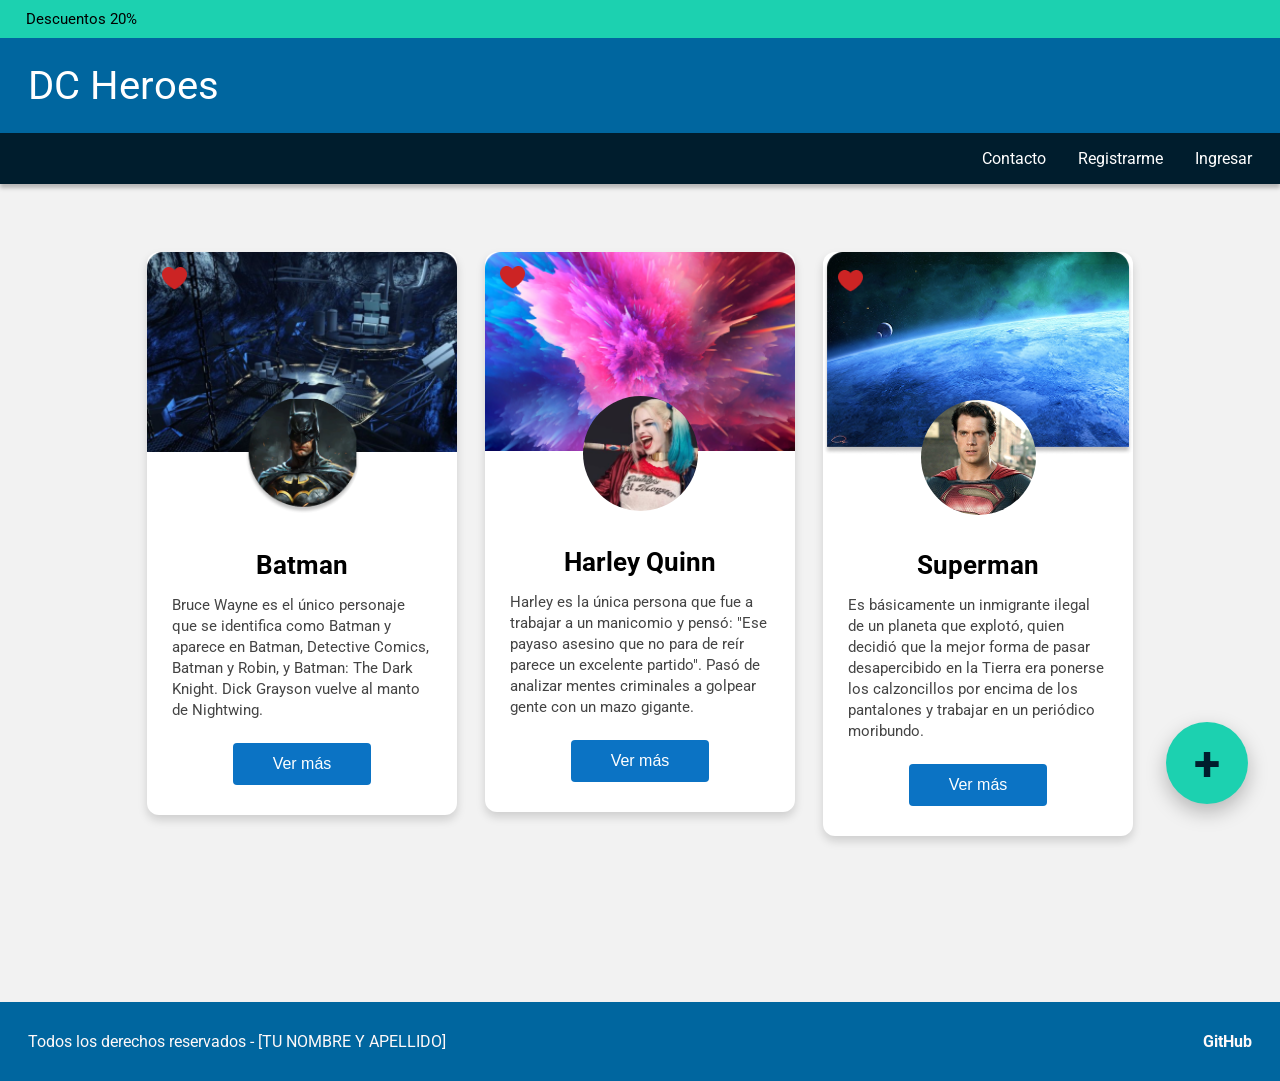
==== index.html @ ea773436 "fix: correcion del index y estilos" ====
<!doctype html>
<html lang="es">
  <head>
    <meta charset="UTF-8" />
    <meta name="viewport" content="width=device-width, initial-scale=1.0" />
    <title>DC Heroes — Home | Programación II</title>
    <link rel="preconnect" href="https://fonts.googleapis.com" />
    <link rel="preconnect" href="https://fonts.gstatic.com" crossorigin />
    <link
      href="https://fonts.googleapis.com/css2?family=Roboto:wght@400;700&display=swap"
      rel="stylesheet"
    />
    <link rel="stylesheet" href="css/hub.css" />
  </head>
  <body>
    <div class="top-bar">Descuentos 20%</div>
    <header class="brand-header">
      <h1>DC Heroes</h1>
    </header>
    <nav class="main-nav" aria-label="Principal">
      <a href="#">Contacto</a>
      <a href="#">Registrarme</a>
      <a href="#">Ingresar</a>
    </nav>
    <main class="page-main">
      <p class="hub-note">
        <section class="contenedor-cards">
            
        <article class="hero-card">
          <div class="card-header">
            <img src="img/fondo.batman.png" alt="fondo batman" class="img-fondo">
            <img src="img/corazon.png" alt="corazon" class="icono-corazon">
            <img src="img/avatar.batman.png" alt="foto batman" class="perfil">
          </div>
            <div class="textos-card">
                <h2>Batman</h2>
                <p>Bruce Wayne es el único personaje que se identifica como Batman y aparece en Batman, Detective Comics, Batman y Robin, y Batman: The Dark Knight. Dick Grayson vuelve al manto de Nightwing.</p>
                <button class="boton-ver">Ver más</button>
            </div>
        </article>

        <article class="hero-card">
           <div class="card-header">
                <img src="img/fondo.harley.png" alt="fondo harley" class="img-fondo">
                <img src="img/corazon.png" alt="like" class="icono-corazon">
                <img src="img/avatar.harley.png" alt="foto harley" class="perfil">
           </div>
           <div class="textos-card">
               <h2>Harley Quinn</h2>
               <p>Harley es la única persona que fue a trabajar a un manicomio y pensó: "Ese payaso asesino que no para de reír parece un excelente partido". Pasó de analizar mentes criminales a golpear gente con un mazo gigante.</p>
               <button class="boton-ver">Ver más</button>
           </div>
        </article>

      <article class="hero-card">
        <div class="card-header">
           <img src="img/fondo.superman.png" alt="fondo de superman" class="img-fondo">
          <img src="img/corazon.png" alt="corazon" class="icono-corazon">
          <img src="img/avatar.superman.png" alt="foto superman" class="perfil">
        </div>
        <div class="textos-card">
          <h2>Superman</h2>
          <p>Es básicamente un inmigrante ilegal de un planeta que explotó, quien decidió que la mejor forma de pasar desapercibido en la Tierra era ponerse los calzoncillos por encima de los pantalones y trabajar en un periódico moribundo.</p>
          <button class="boton-ver">Ver más</button>
        </div>
      </article>

    </section>
      </p>
    </main>
    <footer class="site-footer">
      <p>Todos los derechos reservados - [TU NOMBRE Y APELLIDO]</p>
      <a href="https://github.com/" class="footer-github">GitHub</a>
    </footer>
    <a class="fab-plus" href="formularios.html" aria-label="Ir al formulario Añadí tu super">+</a>
  </body>
</html>
---- css/hub.css ----
*,
*::before,
*::after {
  box-sizing: border-box;
}

body {
  margin: 0;
  min-height: 100vh;
  font-family: "Roboto", system-ui, sans-serif;
  background: #f2f2f2; 
  color: #000;
}

a {
  color: inherit;
  text-decoration: none;
}

.top-bar {
  background: #1cd1b0;
  padding: 10px 26px;
  font-size: 15px;
}

.brand-header {
  background: #00669f;
  box-shadow: 0 10px 7px rgba(0, 0, 0, 0.25);
  padding: 24px 28px;
}

.brand-header h1 {
  margin: 0;
  font-size: 40px;
  font-weight: 400;
  color: white;
}

.main-nav {
  background: #001d2d;
  box-shadow: 0 4px 4px rgba(0, 0, 0, 0.25);
  display: flex;
  justify-content: flex-end;
  gap: 32px;
  padding: 16px 28px;
  color: #fff;
  font-size: 16px;
}

.page-main {
  min-height: calc(100vh - 38px - 100px - 51px - 51px);
  padding: 32px 28px 120px;
}

.site-footer {
  background: #00669f;
  box-shadow: 0 4px 4px rgba(0, 0, 0, 0.25);
  color: #fff9f9;
  display: flex;
  align-items: center;
  justify-content: space-between;
  gap: 16px;
  padding: 14px 28px;
  font-size: 16px;
}

.footer-github {
  font-weight: 700;
  text-decoration: none;
}

.footer-github:hover {
  text-decoration: underline;
}

.fab-plus {
  position: fixed;
  right: 32px;
  bottom: 96px;
  width: 82px;
  height: 82px;
  border-radius: 50%;
  background: #1cd1b0;
  color: #001d2d;
  font-size: 48px;
  font-weight: 700;
  display: flex;
  align-items: center;
  justify-content: center;
  box-shadow: 0 8px 20px rgba(0, 0, 0, 0.25);
}

.fab-plus:focus-visible {
  outline: 3px solid #00669f;
  outline-offset: 3px;
}

.contenedor-cards {
  width: 100%;
  text-align: center; 
  padding-top: 20px;
}

.hero-card {
  display: inline-block;
  width: 310px;
  background-color: #ffffff;
  border-radius: 12px;
  margin: 0 12px 30px 12px;
  overflow: hidden;
  box-shadow: 0 5px 10px rgba(0, 0, 0, 0.15);
  vertical-align: top;
  text-align: center;
}

.icono-corazon {
  position: relative; 
  float: left;
  margin-top: -185px;
  margin-left: 15px;
  margin-bottom: -40px; 
  width: 25px;
  z-index: 10; 
}

.img-fondo {
  width: 100%;
  display: block;
}

.perfil {
  width: 115px;
  border-radius: 50%;
  margin-top: -55px;
  display: inline-block;
}

.textos-card {
  padding: 10px 25px 30px 25px;
}

.textos-card h2 {
  font-size: 26px;
  margin-bottom: 12px;
}

.textos-card p {
  font-size: 15px;
  color: #444444;
  line-height: 1.4;
  text-align: left;
  margin-bottom: 22px;
}

.boton-ver {
  background-color: #0b73c4;
  color: white;
  padding: 12px 40px;
  border: none;
  border-radius: 4px;
  font-size: 16px;
  cursor: pointer; 
}
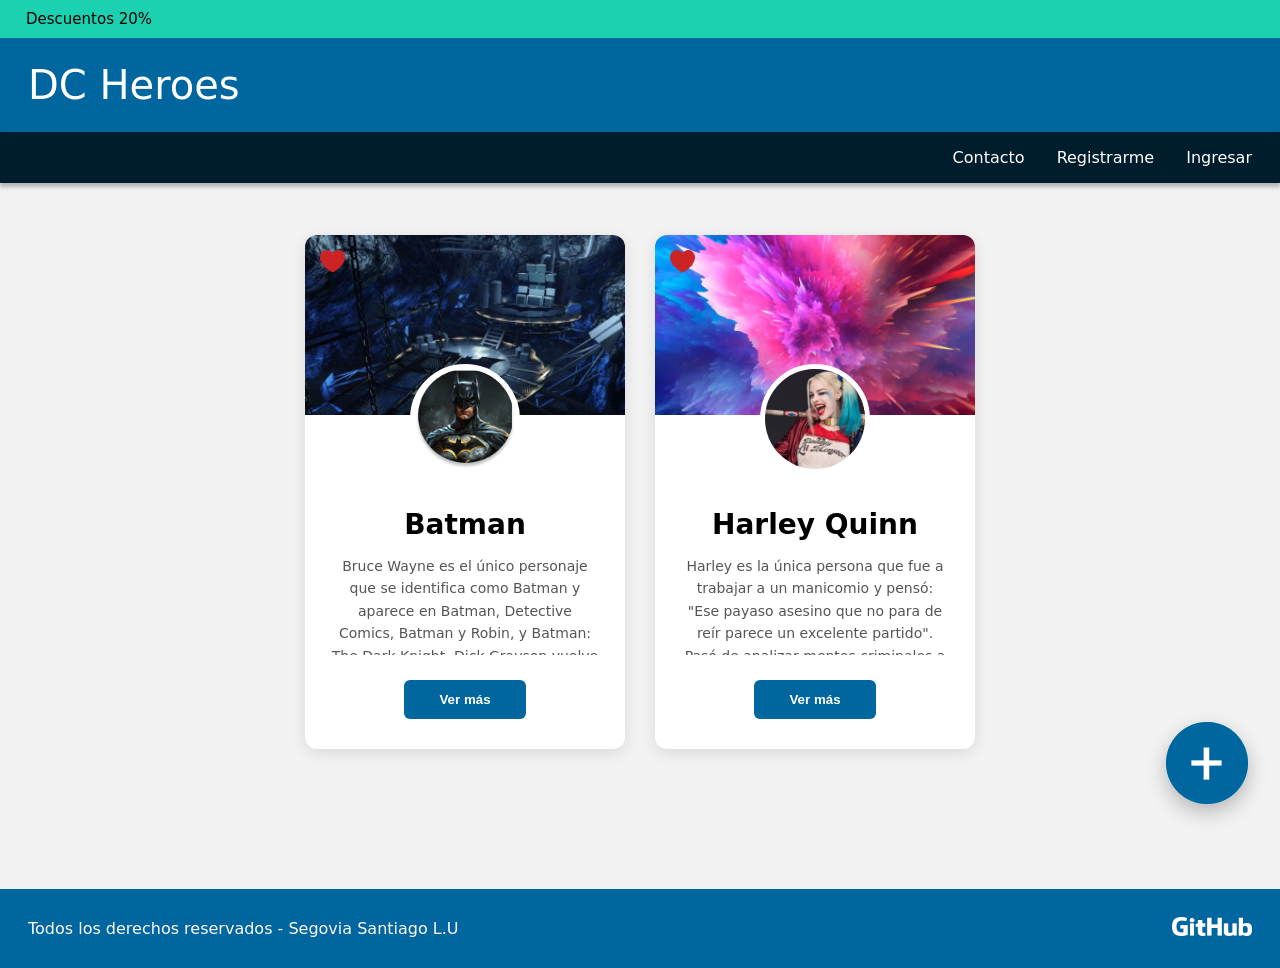
==== commit e071f5ed: "fix: cambio de colores de letras y centrado" ====
--- a/index.html
+++ b/index.html
@@ -4,74 +4,65 @@
     <meta charset="UTF-8" />
     <meta name="viewport" content="width=device-width, initial-scale=1.0" />
     <title>DC Heroes — Home | Programación II</title>
-    <link rel="preconnect" href="https://fonts.googleapis.com" />
-    <link rel="preconnect" href="https://fonts.gstatic.com" crossorigin />
-    <link
-      href="https://fonts.googleapis.com/css2?family=Roboto:wght@400;700&display=swap"
-      rel="stylesheet"
-    />
     <link rel="stylesheet" href="css/hub.css" />
   </head>
   <body>
     <div class="top-bar">Descuentos 20%</div>
+    
     <header class="brand-header">
       <h1>DC Heroes</h1>
     </header>
+
     <nav class="main-nav" aria-label="Principal">
       <a href="#">Contacto</a>
       <a href="#">Registrarme</a>
       <a href="#">Ingresar</a>
     </nav>
+
     <main class="page-main">
-      <p class="hub-note">
-        <section class="contenedor-cards">
-            
+      <section class="contenedor-cards">
+        
         <article class="hero-card">
           <div class="card-header">
-            <img src="img/fondo.batman.png" alt="fondo batman" class="img-fondo">
-            <img src="img/corazon.png" alt="corazon" class="icono-corazon">
-            <img src="img/avatar.batman.png" alt="foto batman" class="perfil">
+            <img src="img/fondo.batman.png" alt="" class="img-fondo">
+            <img src="img/corazon.png" alt="Like" class="icono-corazon">
+            <img src="img/avatar.batman.png" alt="Batman" class="perfil">
           </div>
-            <div class="textos-card">
-                <h2>Batman</h2>
-                <p>Bruce Wayne es el único personaje que se identifica como Batman y aparece en Batman, Detective Comics, Batman y Robin, y Batman: The Dark Knight. Dick Grayson vuelve al manto de Nightwing.</p>
-                <button class="boton-ver">Ver más</button>
-            </div>
+          <div class="textos-card">
+            <h2>Batman</h2>
+            <p>Bruce Wayne es el único personaje que se identifica como Batman y aparece en Batman, Detective Comics, Batman y Robin, y Batman: The Dark Knight. Dick Grayson vuelve al manto de Nightwing.</p>
+            <button class="boton-ver">Ver más</button>
+          </div>
         </article>
 
         <article class="hero-card">
-           <div class="card-header">
-                <img src="img/fondo.harley.png" alt="fondo harley" class="img-fondo">
-                <img src="img/corazon.png" alt="like" class="icono-corazon">
-                <img src="img/avatar.harley.png" alt="foto harley" class="perfil">
-           </div>
-           <div class="textos-card">
-               <h2>Harley Quinn</h2>
-               <p>Harley es la única persona que fue a trabajar a un manicomio y pensó: "Ese payaso asesino que no para de reír parece un excelente partido". Pasó de analizar mentes criminales a golpear gente con un mazo gigante.</p>
-               <button class="boton-ver">Ver más</button>
-           </div>
+          <div class="card-header">
+            <img src="img/fondo.harley.png" alt="" class="img-fondo">
+            <img src="img/corazon.png" alt="Like" class="icono-corazon">
+            <img src="img/avatar.harley.png" alt="Harley Quinn" class="perfil">
+          </div>
+          <div class="textos-card">
+            <h2>Harley Quinn</h2>
+            <p>Harley es la única persona que fue a trabajar a un manicomio y pensó: "Ese payaso asesino que no para de reír parece un excelente partido". Pasó de analizar mentes criminales a golpear gente con un mazo gigante.</p>
+            <button class="boton-ver">Ver más</button>
+          </div>
         </article>
 
-      <article class="hero-card">
-        <div class="card-header">
-           <img src="img/fondo.superman.png" alt="fondo de superman" class="img-fondo">
-          <img src="img/corazon.png" alt="corazon" class="icono-corazon">
-          <img src="img/avatar.superman.png" alt="foto superman" class="perfil">
-        </div>
-        <div class="textos-card">
-          <h2>Superman</h2>
-          <p>Es básicamente un inmigrante ilegal de un planeta que explotó, quien decidió que la mejor forma de pasar desapercibido en la Tierra era ponerse los calzoncillos por encima de los pantalones y trabajar en un periódico moribundo.</p>
-          <button class="boton-ver">Ver más</button>
-        </div>
-      </article>
+       
 
-    </section>
-      </p>
+      </section>
     </main>
+
     <footer class="site-footer">
-      <p>Todos los derechos reservados - [TU NOMBRE Y APELLIDO]</p>
-      <a href="https://github.com/" class="footer-github">GitHub</a>
+      <p>Todos los derechos reservados - Segovia Santiago L.U</p>
+      <a href="https://github.com/" class="footer-github" target="_blank">
+        <img src="img/logogithub.png" alt="GitHub" width="80">
+      </a>
     </footer>
-    <a class="fab-plus" href="formularios.html" aria-label="Ir al formulario Añadí tu super">+</a>
+
+   <a class="fab-plus" href="formularios.html" aria-label="Añadir nuevo personaje">
+        <img src="img/boton.png" alt="" class="icono-plus">
+    </a>
+
   </body>
-</html>
+</html>
--- a/css/hub.css
+++ b/css/hub.css
@@ -97,68 +97,82 @@
 }
 
 .contenedor-cards {
-  width: 100%;
-  text-align: center; 
-  padding-top: 20px;
+  display: flex;
+  flex-wrap: wrap;
+  justify-content: center;
+  gap: 30px;
+  padding: 20px;
 }
 
 .hero-card {
-  display: inline-block;
-  width: 310px;
-  background-color: #ffffff;
+  background: #fff;
+  width: 320px;
   border-radius: 12px;
-  margin: 0 12px 30px 12px;
   overflow: hidden;
-  box-shadow: 0 5px 10px rgba(0, 0, 0, 0.15);
-  vertical-align: top;
+  box-shadow: 0 4px 15px rgba(0,0,0,0.1);
   text-align: center;
+  transition: transform 0.3s;
 }
 
-.icono-corazon {
-  position: relative; 
-  float: left;
-  margin-top: -185px;
-  margin-left: 15px;
-  margin-bottom: -40px; 
-  width: 25px;
-  z-index: 10; 
+.hero-card:hover {
+  transform: translateY(-10px); /* Efecto de levante al pasar el mouse */
+}
+
+.card-header {
+  position: relative;
 }
 
 .img-fondo {
   width: 100%;
-  display: block;
+  height: 180px;
+  object-fit: cover;
+}
+
+.icono-corazon {
+  position: absolute;
+  top: 15px;
+  left: 15px;
+  width: 25px;
 }
 
 .perfil {
-  width: 115px;
+  width: 110px;
+  height: 110px;
   border-radius: 50%;
-  margin-top: -55px;
-  display: inline-block;
+  border: 5px solid #fff;
+  margin-top: -55px; /* Hace que el avatar suba y tape la imagen */
+  position: relative;
+  background: #fff;
 }
 
 .textos-card {
-  padding: 10px 25px 30px 25px;
+  padding: 20px 25px 30px;
 }
 
 .textos-card h2 {
-  font-size: 26px;
-  margin-bottom: 12px;
+  margin: 10px 0;
+  font-size: 28px;
 }
 
 .textos-card p {
-  font-size: 15px;
-  color: #444444;
-  line-height: 1.4;
-  text-align: left;
-  margin-bottom: 22px;
+  font-size: 14px;
+  line-height: 1.6;
+  color: #555;
+  margin-bottom: 25px;
+  height: 100px; /* Para que todas las cards midan lo mismo */
+  overflow: hidden;
 }
 
 .boton-ver {
-  background-color: #0b73c4;
-  color: white;
-  padding: 12px 40px;
+  background: #00669f;
+  color: #fff;
   border: none;
-  border-radius: 4px;
-  font-size: 16px;
-  cursor: pointer; 
+  padding: 12px 35px;
+  border-radius: 6px;
+  font-weight: bold;
+  cursor: pointer;
+}
+
+.boton-ver:hover {
+  background: #004a75;
 }
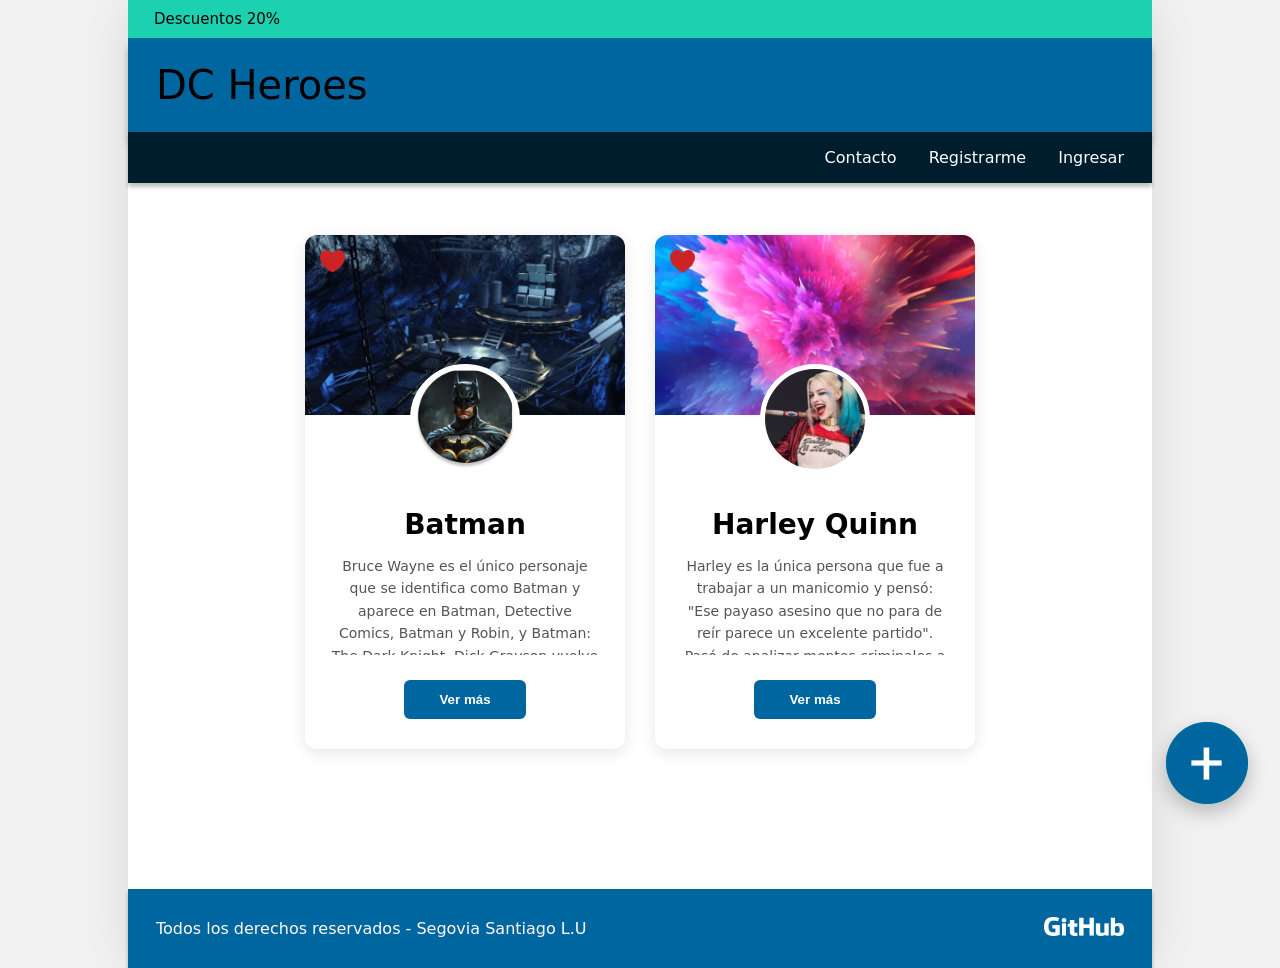
==== commit 64224fc3: "feat: terminado de maquetado y fidelidad visual . Closes #12" ====
--- a/index.html
+++ b/index.html
@@ -7,10 +7,12 @@
     <link rel="stylesheet" href="css/hub.css" />
   </head>
   <body>
+    <div class="page-shell">
+
     <div class="top-bar">Descuentos 20%</div>
     
     <header class="brand-header">
-      <h1>DC Heroes</h1>
+      <h1>DC Heroes </h1>
     </header>
 
     <nav class="main-nav" aria-label="Principal">
@@ -59,7 +61,7 @@
         <img src="img/logogithub.png" alt="GitHub" width="80">
       </a>
     </footer>
-
+ </div>
    <a class="fab-plus" href="formularios.html" aria-label="Añadir nuevo personaje">
         <img src="img/boton.png" alt="" class="icono-plus">
     </a>
--- a/css/hub.css
+++ b/css/hub.css
@@ -34,7 +34,7 @@
   margin: 0;
   font-size: 40px;
   font-weight: 400;
-  color: white;
+  color: #000;
 }
 
 .main-nav {
@@ -115,7 +115,7 @@
 }
 
 .hero-card:hover {
-  transform: translateY(-10px); /* Efecto de levante al pasar el mouse */
+  transform: translateY(-10px); 
 }
 
 .card-header {
@@ -140,7 +140,7 @@
   height: 110px;
   border-radius: 50%;
   border: 5px solid #fff;
-  margin-top: -55px; /* Hace que el avatar suba y tape la imagen */
+  margin-top: -55px; 
   position: relative;
   background: #fff;
 }
@@ -159,7 +159,7 @@
   line-height: 1.6;
   color: #555;
   margin-bottom: 25px;
-  height: 100px; /* Para que todas las cards midan lo mismo */
+  height: 100px; 
   overflow: hidden;
 }
 
@@ -175,4 +175,18 @@
 
 .boton-ver:hover {
   background: #004a75;
+}
+.page-shell {
+  max-width: 1024px;
+  margin: 0 auto;   
+  min-height: 100vh;
+  display: flex;
+  flex-direction: column;
+  background-color: #ffffff; 
+  box-shadow: 0 0 50px rgba(0,0,0,0.1); 
+}
+
+body {
+  background-color: #f2f2f2; 
+  margin: 0;
 }
